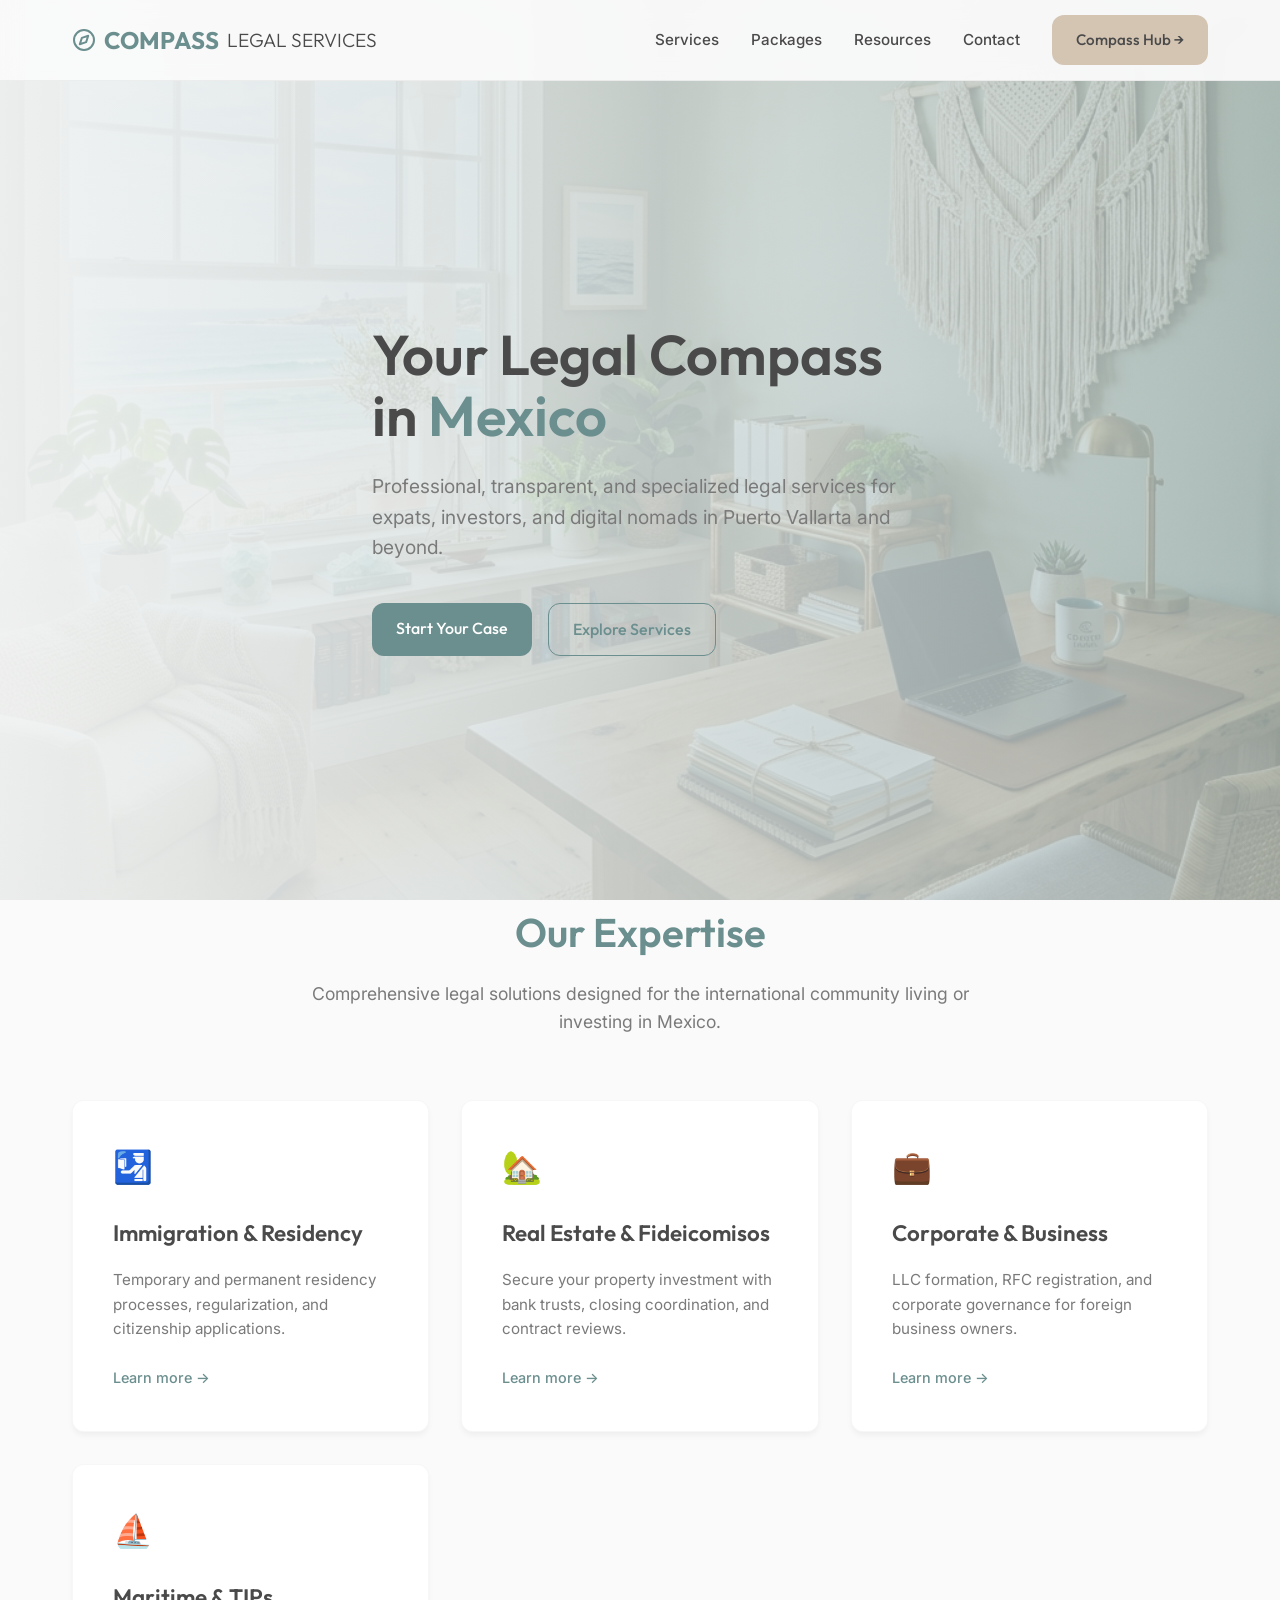
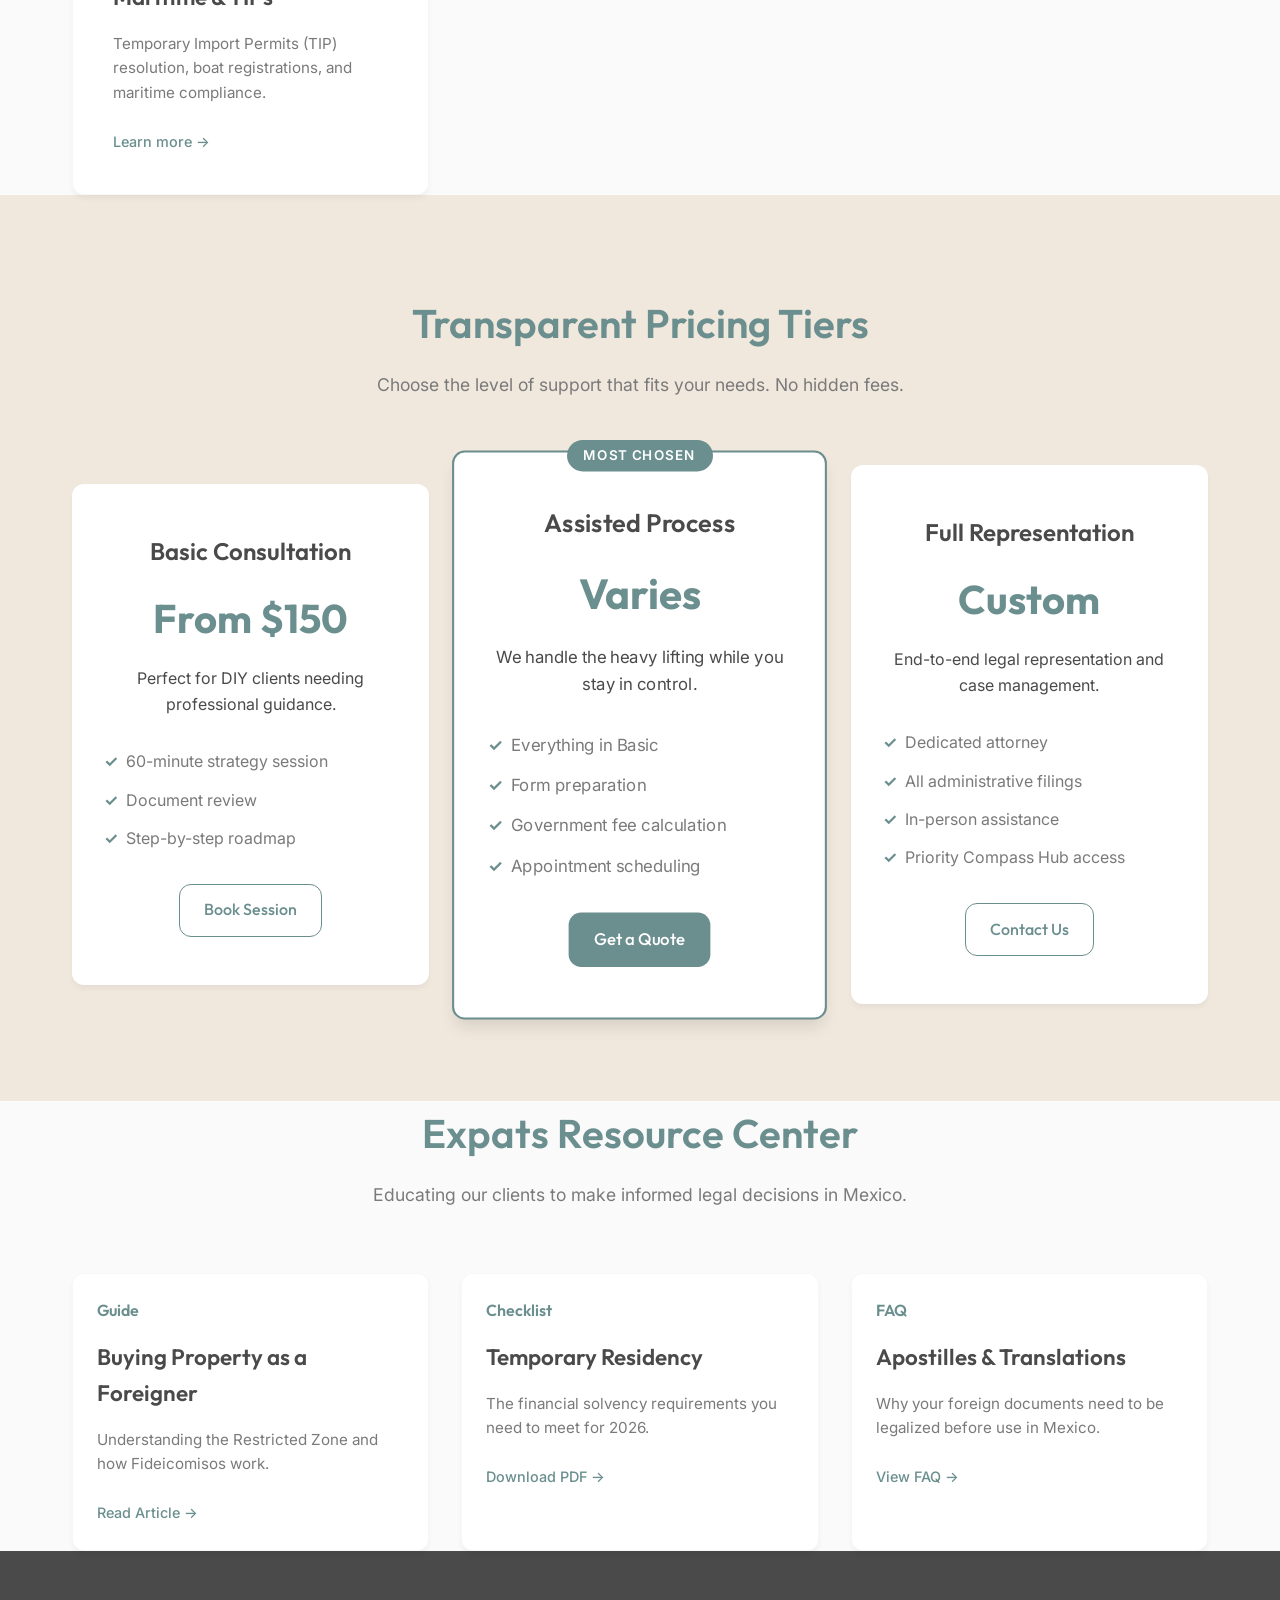
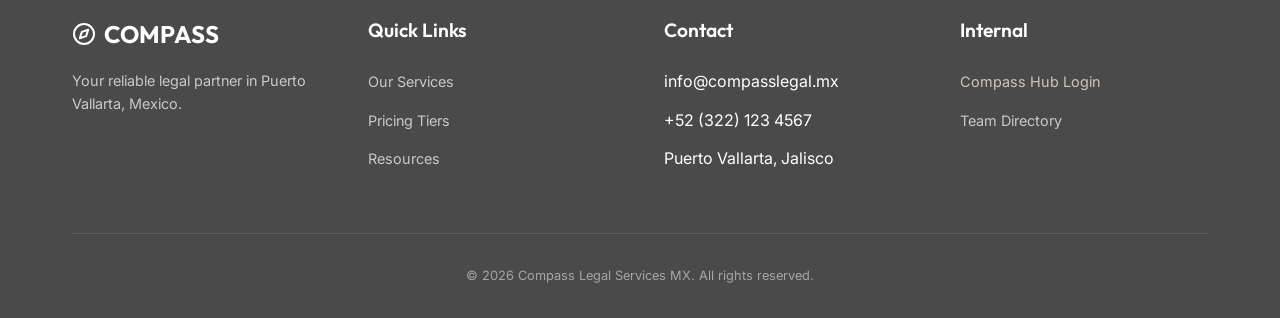
==== compass-legal/index.html @ ae3b5fa1 "Compass 1.0" ====
<!DOCTYPE html>
<html lang="en">
<head>
    <meta charset="UTF-8">
    <meta name="viewport" content="width=device-width, initial-scale=1.0">
    <title>Compass Legal Services MX</title>
    <link rel="stylesheet" href="css/styles.css">
</head>
<body>
    <!-- NAVIGATION -->
    <nav class="navbar">
        <div class="container nav-container">
            <div class="logo">
                <svg width="24" height="24" viewBox="0 0 24 24" fill="none" stroke="currentColor" stroke-width="2" stroke-linecap="round" stroke-linejoin="round">
                    <circle cx="12" cy="12" r="10"></circle>
                    <polygon points="16.24 7.76 14.12 14.12 7.76 16.24 9.88 9.88 16.24 7.76"></polygon>
                </svg>
                COMPASS <span>LEGAL SERVICES</span>
            </div>
            <div class="nav-links">
                <a href="#services">Services</a>
                <a href="#packages">Packages</a>
                <a href="#resources">Resources</a>
                <a href="#contact">Contact</a>
                <a href="login.html" class="btn btn-hub">Compass Hub &rarr;</a>
            </div>
        </div>
    </nav>

    <!-- HERO SECTION -->
    <header class="hero">
        <img src="img/hero.png" alt="Boho Chic Coastal Office" class="hero-bg">
        <div class="hero-overlay"></div>
        <div class="container hero-content">
            <h1>Your Legal Compass in <span>Mexico</span></h1>
            <p>Professional, transparent, and specialized legal services for expats, investors, and digital nomads in Puerto Vallarta and beyond.</p>
            <div class="hero-buttons">
                <a href="#contact" class="btn btn-primary">Start Your Case</a>
                <a href="#services" class="btn btn-outline">Explore Services</a>
            </div>
        </div>
    </header>

    <!-- SERVICES SECTION -->
    <section id="services" class="container">
        <div class="section-header">
            <h2>Our Expertise</h2>
            <p>Comprehensive legal solutions designed for the international community living or investing in Mexico.</p>
        </div>
        
        <div class="services-grid">
            <div class="service-card">
                <div class="service-icon">🛂</div>
                <h3>Immigration & Residency</h3>
                <p>Temporary and permanent residency processes, regularization, and citizenship applications.</p>
                <a href="#" class="service-link">Learn more &rarr;</a>
            </div>
            
            <div class="service-card">
                <div class="service-icon">🏡</div>
                <h3>Real Estate & Fideicomisos</h3>
                <p>Secure your property investment with bank trusts, closing coordination, and contract reviews.</p>
                <a href="#" class="service-link">Learn more &rarr;</a>
            </div>
            
            <div class="service-card">
                <div class="service-icon">💼</div>
                <h3>Corporate & Business</h3>
                <p>LLC formation, RFC registration, and corporate governance for foreign business owners.</p>
                <a href="#" class="service-link">Learn more &rarr;</a>
            </div>
            
            <div class="service-card">
                <div class="service-icon">⛵</div>
                <h3>Maritime & TIPs</h3>
                <p>Temporary Import Permits (TIP) resolution, boat registrations, and maritime compliance.</p>
                <a href="#" class="service-link">Learn more &rarr;</a>
            </div>
        </div>
    </section>

    <!-- PACKAGES SECTION -->
    <section id="packages" class="packages">
        <div class="container">
            <div class="section-header">
                <h2>Transparent Pricing Tiers</h2>
                <p>Choose the level of support that fits your needs. No hidden fees.</p>
            </div>
            
            <div class="packages-grid">
                <div class="package-card">
                    <h3>Basic Consultation</h3>
                    <div class="price">From $150</div>
                    <p>Perfect for DIY clients needing professional guidance.</p>
                    <ul class="package-features">
                        <li>60-minute strategy session</li>
                        <li>Document review</li>
                        <li>Step-by-step roadmap</li>
                    </ul>
                    <a href="#" class="btn btn-outline">Book Session</a>
                </div>
                
                <div class="package-card popular">
                    <div class="popular-badge">Most Chosen</div>
                    <h3>Assisted Process</h3>
                    <div class="price">Varies</div>
                    <p>We handle the heavy lifting while you stay in control.</p>
                    <ul class="package-features">
                        <li>Everything in Basic</li>
                        <li>Form preparation</li>
                        <li>Government fee calculation</li>
                        <li>Appointment scheduling</li>
                    </ul>
                    <a href="#" class="btn btn-primary">Get a Quote</a>
                </div>
                
                <div class="package-card">
                    <h3>Full Representation</h3>
                    <div class="price">Custom</div>
                    <p>End-to-end legal representation and case management.</p>
                    <ul class="package-features">
                        <li>Dedicated attorney</li>
                        <li>All administrative filings</li>
                        <li>In-person assistance</li>
                        <li>Priority Compass Hub access</li>
                    </ul>
                    <a href="#" class="btn btn-outline">Contact Us</a>
                </div>
            </div>
        </div>
    </section>

    <!-- EDUCATIONAL SECTION -->
    <section id="resources" class="container">
        <div class="section-header">
            <h2>Expats Resource Center</h2>
            <p>Educating our clients to make informed legal decisions in Mexico.</p>
        </div>
        
        <div class="services-grid">
            <div class="service-card" style="padding: 1.5rem;">
                <h4 style="color: var(--color-primary);">Guide</h4>
                <h3>Buying Property as a Foreigner</h3>
                <p>Understanding the Restricted Zone and how Fideicomisos work.</p>
                <a href="#" class="service-link">Read Article &rarr;</a>
            </div>
            <div class="service-card" style="padding: 1.5rem;">
                <h4 style="color: var(--color-primary);">Checklist</h4>
                <h3>Temporary Residency</h3>
                <p>The financial solvency requirements you need to meet for 2026.</p>
                <a href="#" class="service-link">Download PDF &rarr;</a>
            </div>
            <div class="service-card" style="padding: 1.5rem;">
                <h4 style="color: var(--color-primary);">FAQ</h4>
                <h3>Apostilles & Translations</h3>
                <p>Why your foreign documents need to be legalized before use in Mexico.</p>
                <a href="#" class="service-link">View FAQ &rarr;</a>
            </div>
        </div>
    </section>

    <!-- FOOTER -->
    <footer id="contact">
        <div class="container">
            <div class="footer-grid">
                <div class="footer-col">
                    <div class="logo" style="color: white; margin-bottom: 1rem;">
                        <svg width="24" height="24" viewBox="0 0 24 24" fill="none" stroke="currentColor" stroke-width="2" stroke-linecap="round" stroke-linejoin="round">
                            <circle cx="12" cy="12" r="10"></circle>
                            <polygon points="16.24 7.76 14.12 14.12 7.76 16.24 9.88 9.88 16.24 7.76"></polygon>
                        </svg>
                        COMPASS
                    </div>
                    <p>Your reliable legal partner in Puerto Vallarta, Mexico.</p>
                </div>
                
                <div class="footer-col">
                    <h4>Quick Links</h4>
                    <ul class="footer-links">
                        <li><a href="#services">Our Services</a></li>
                        <li><a href="#packages">Pricing Tiers</a></li>
                        <li><a href="#resources">Resources</a></li>
                    </ul>
                </div>
                
                <div class="footer-col">
                    <h4>Contact</h4>
                    <ul class="footer-links">
                        <li>info@compasslegal.mx</li>
                        <li>+52 (322) 123 4567</li>
                        <li>Puerto Vallarta, Jalisco</li>
                    </ul>
                </div>
                
                <div class="footer-col">
                    <h4>Internal</h4>
                    <ul class="footer-links">
                        <li><a href="login.html" style="color: var(--color-secondary);">Compass Hub Login</a></li>
                        <li><a href="#">Team Directory</a></li>
                    </ul>
                </div>
            </div>
            <div class="footer-bottom">
                &copy; 2026 Compass Legal Services MX. All rights reserved.
            </div>
        </div>
    </footer>
</body>
</html>
---- compass-legal/css/styles.css ----
@import url('https://fonts.googleapis.com/css2?family=Inter:wght@300;400;500;600&family=Outfit:wght@300;400;500;600;700&display=swap');

:root {
  /* Boho Chic Coastal Palette */
  --color-primary: #6B8E8E; /* Sage Green / Teal */
  --color-primary-dark: #517070;
  --color-secondary: #D4C5B3; /* Rattan / Sand */
  --color-secondary-light: #F0E8DD;
  --color-bg: #FAFAFA; /* Off-white */
  --color-text: #4A4A4A; /* Charcoal */
  --color-text-light: #7A7A7A;
  --color-white: #FFFFFF;
  
  --font-heading: 'Outfit', sans-serif;
  --font-body: 'Inter', sans-serif;
  
  --shadow-sm: 0 4px 6px -1px rgba(0, 0, 0, 0.05);
  --shadow-md: 0 10px 15px -3px rgba(0, 0, 0, 0.1);
  --radius: 12px;
  --transition: all 0.3s ease;
}

* {
  margin: 0;
  padding: 0;
  box-sizing: border-box;
}

body {
  font-family: var(--font-body);
  color: var(--color-text);
  background-color: var(--color-bg);
  line-height: 1.6;
  -webkit-font-smoothing: antialiased;
}

h1, h2, h3, h4, h5, h6 {
  font-family: var(--font-heading);
  color: var(--color-text);
  font-weight: 600;
  margin-bottom: 1rem;
}

a {
  text-decoration: none;
  color: inherit;
  transition: var(--transition);
}

.container {
  width: 100%;
  max-width: 1200px;
  margin: 0 auto;
  padding: 0 2rem;
}

/* ================= NAV ================= */
.navbar {
  background-color: rgba(250, 250, 250, 0.95);
  backdrop-filter: blur(10px);
  position: fixed;
  top: 0;
  left: 0;
  width: 100%;
  z-index: 1000;
  border-bottom: 1px solid rgba(0,0,0,0.05);
}

.nav-container {
  display: flex;
  justify-content: space-between;
  align-items: center;
  height: 80px;
}

.logo {
  font-family: var(--font-heading);
  font-size: 1.5rem;
  font-weight: 700;
  color: var(--color-primary);
  display: flex;
  align-items: center;
  gap: 0.5rem;
}

.logo span {
  color: var(--color-text);
  font-weight: 300;
  font-size: 1.2rem;
}

.nav-links {
  display: flex;
  gap: 2rem;
  align-items: center;
}

.nav-links a {
  font-size: 0.95rem;
  font-weight: 500;
  color: var(--color-text);
}

.nav-links a:hover {
  color: var(--color-primary);
}

.btn {
  display: inline-block;
  padding: 0.8rem 1.5rem;
  border-radius: var(--radius);
  font-weight: 500;
  font-family: var(--font-heading);
  cursor: pointer;
  transition: var(--transition);
  border: none;
}

.btn-primary {
  background-color: var(--color-primary);
  color: var(--color-white);
}

.btn-primary:hover {
  background-color: var(--color-primary-dark);
  transform: translateY(-2px);
  box-shadow: var(--shadow-md);
}

.btn-outline {
  background-color: transparent;
  border: 1px solid var(--color-primary);
  color: var(--color-primary);
}

.btn-outline:hover {
  background-color: var(--color-primary);
  color: var(--color-white);
}

.btn-hub {
  background-color: var(--color-secondary);
  color: var(--color-text);
}

.btn-hub:hover {
  background-color: #c4b39f;
}

/* ================= HERO ================= */
.hero {
  position: relative;
  height: 100vh;
  min-height: 600px;
  display: flex;
  align-items: center;
  padding-top: 80px;
  background-color: var(--color-primary);
  overflow: hidden;
}

.hero-bg {
  position: absolute;
  top: 0;
  left: 0;
  width: 100%;
  height: 100%;
  object-fit: cover;
  opacity: 0.4;
  z-index: 1;
}

.hero-overlay {
  position: absolute;
  top: 0;
  left: 0;
  width: 100%;
  height: 100%;
  background: linear-gradient(to right, rgba(250,250,250,0.9) 0%, rgba(250,250,250,0.4) 100%);
  z-index: 2;
}

.hero-content {
  position: relative;
  z-index: 3;
  max-width: 600px;
}

.hero h1 {
  font-size: 3.5rem;
  line-height: 1.1;
  margin-bottom: 1.5rem;
  color: var(--color-text);
}

.hero h1 span {
  color: var(--color-primary);
}

.hero p {
  font-size: 1.2rem;
  color: var(--color-text-light);
  margin-bottom: 2.5rem;
}

.hero-buttons {
  display: flex;
  gap: 1rem;
}

/* ================= SECTIONS ================= */
section {
  padding: 6rem 0;
}

.section-header {
  text-align: center;
  max-width: 700px;
  margin: 0 auto 4rem auto;
}

.section-header h2 {
  font-size: 2.5rem;
  color: var(--color-primary);
}

.section-header p {
  color: var(--color-text-light);
  font-size: 1.1rem;
}

/* ================= SERVICES ================= */
.services-grid {
  display: grid;
  grid-template-columns: repeat(auto-fit, minmax(280px, 1fr));
  gap: 2rem;
}

.service-card {
  background: var(--color-white);
  padding: 2.5rem;
  border-radius: var(--radius);
  box-shadow: var(--shadow-sm);
  transition: var(--transition);
  border: 1px solid rgba(0,0,0,0.03);
  position: relative;
  overflow: hidden;
}

.service-card::before {
  content: '';
  position: absolute;
  top: 0;
  left: 0;
  width: 100%;
  height: 4px;
  background-color: var(--color-secondary);
  transform: scaleX(0);
  transform-origin: left;
  transition: transform 0.4s ease;
}

.service-card:hover {
  transform: translateY(-5px);
  box-shadow: var(--shadow-md);
}

.service-card:hover::before {
  transform: scaleX(1);
}

.service-icon {
  font-size: 2rem;
  color: var(--color-primary);
  margin-bottom: 1.5rem;
}

.service-card h3 {
  font-size: 1.4rem;
  margin-bottom: 1rem;
}

.service-card p {
  color: var(--color-text-light);
  font-size: 0.95rem;
  margin-bottom: 1.5rem;
}

.service-link {
  color: var(--color-primary);
  font-weight: 500;
  font-size: 0.9rem;
  display: inline-flex;
  align-items: center;
  gap: 0.5rem;
}

.service-link:hover {
  gap: 0.8rem;
}

/* ================= PACKAGES ================= */
.packages {
  background-color: var(--color-secondary-light);
}

.packages-grid {
  display: grid;
  grid-template-columns: repeat(auto-fit, minmax(300px, 1fr));
  gap: 2rem;
  align-items: center;
}

.package-card {
  background: var(--color-white);
  padding: 3rem 2rem;
  border-radius: var(--radius);
  box-shadow: var(--shadow-sm);
  text-align: center;
  transition: var(--transition);
}

.package-card.popular {
  transform: scale(1.05);
  border: 2px solid var(--color-primary);
  position: relative;
  box-shadow: var(--shadow-md);
}

.popular-badge {
  position: absolute;
  top: -12px;
  left: 50%;
  transform: translateX(-50%);
  background-color: var(--color-primary);
  color: white;
  padding: 0.3rem 1rem;
  border-radius: 20px;
  font-size: 0.8rem;
  font-weight: 600;
  text-transform: uppercase;
  letter-spacing: 1px;
}

.package-card h3 {
  font-size: 1.5rem;
}

.package-card .price {
  font-size: 2.5rem;
  font-family: var(--font-heading);
  color: var(--color-primary);
  font-weight: 700;
  margin: 1rem 0;
}

.package-features {
  list-style: none;
  margin: 2rem 0;
  text-align: left;
}

.package-features li {
  margin-bottom: 0.8rem;
  display: flex;
  align-items: center;
  gap: 0.5rem;
  color: var(--color-text-light);
}

.package-features li::before {
  content: '✓';
  color: var(--color-primary);
  font-weight: bold;
}

/* ================= FOOTER ================= */
footer {
  background-color: var(--color-text);
  color: var(--color-white);
  padding: 4rem 0 2rem 0;
}

.footer-grid {
  display: grid;
  grid-template-columns: repeat(auto-fit, minmax(200px, 1fr));
  gap: 3rem;
  margin-bottom: 3rem;
}

.footer-col h4 {
  color: var(--color-white);
  font-size: 1.2rem;
  margin-bottom: 1.5rem;
}

.footer-col p {
  color: rgba(255,255,255,0.7);
  font-size: 0.9rem;
}

.footer-links {
  list-style: none;
}

.footer-links li {
  margin-bottom: 0.8rem;
}

.footer-links a {
  color: rgba(255,255,255,0.7);
  font-size: 0.9rem;
}

.footer-links a:hover {
  color: var(--color-secondary);
}

.footer-bottom {
  text-align: center;
  padding-top: 2rem;
  border-top: 1px solid rgba(255,255,255,0.1);
  color: rgba(255,255,255,0.5);
  font-size: 0.8rem;
}

@media (max-width: 768px) {
  .hero h1 { font-size: 2.5rem; }
  .package-card.popular { transform: scale(1); }
  .nav-links { display: none; } /* Simplified for MVP */
}
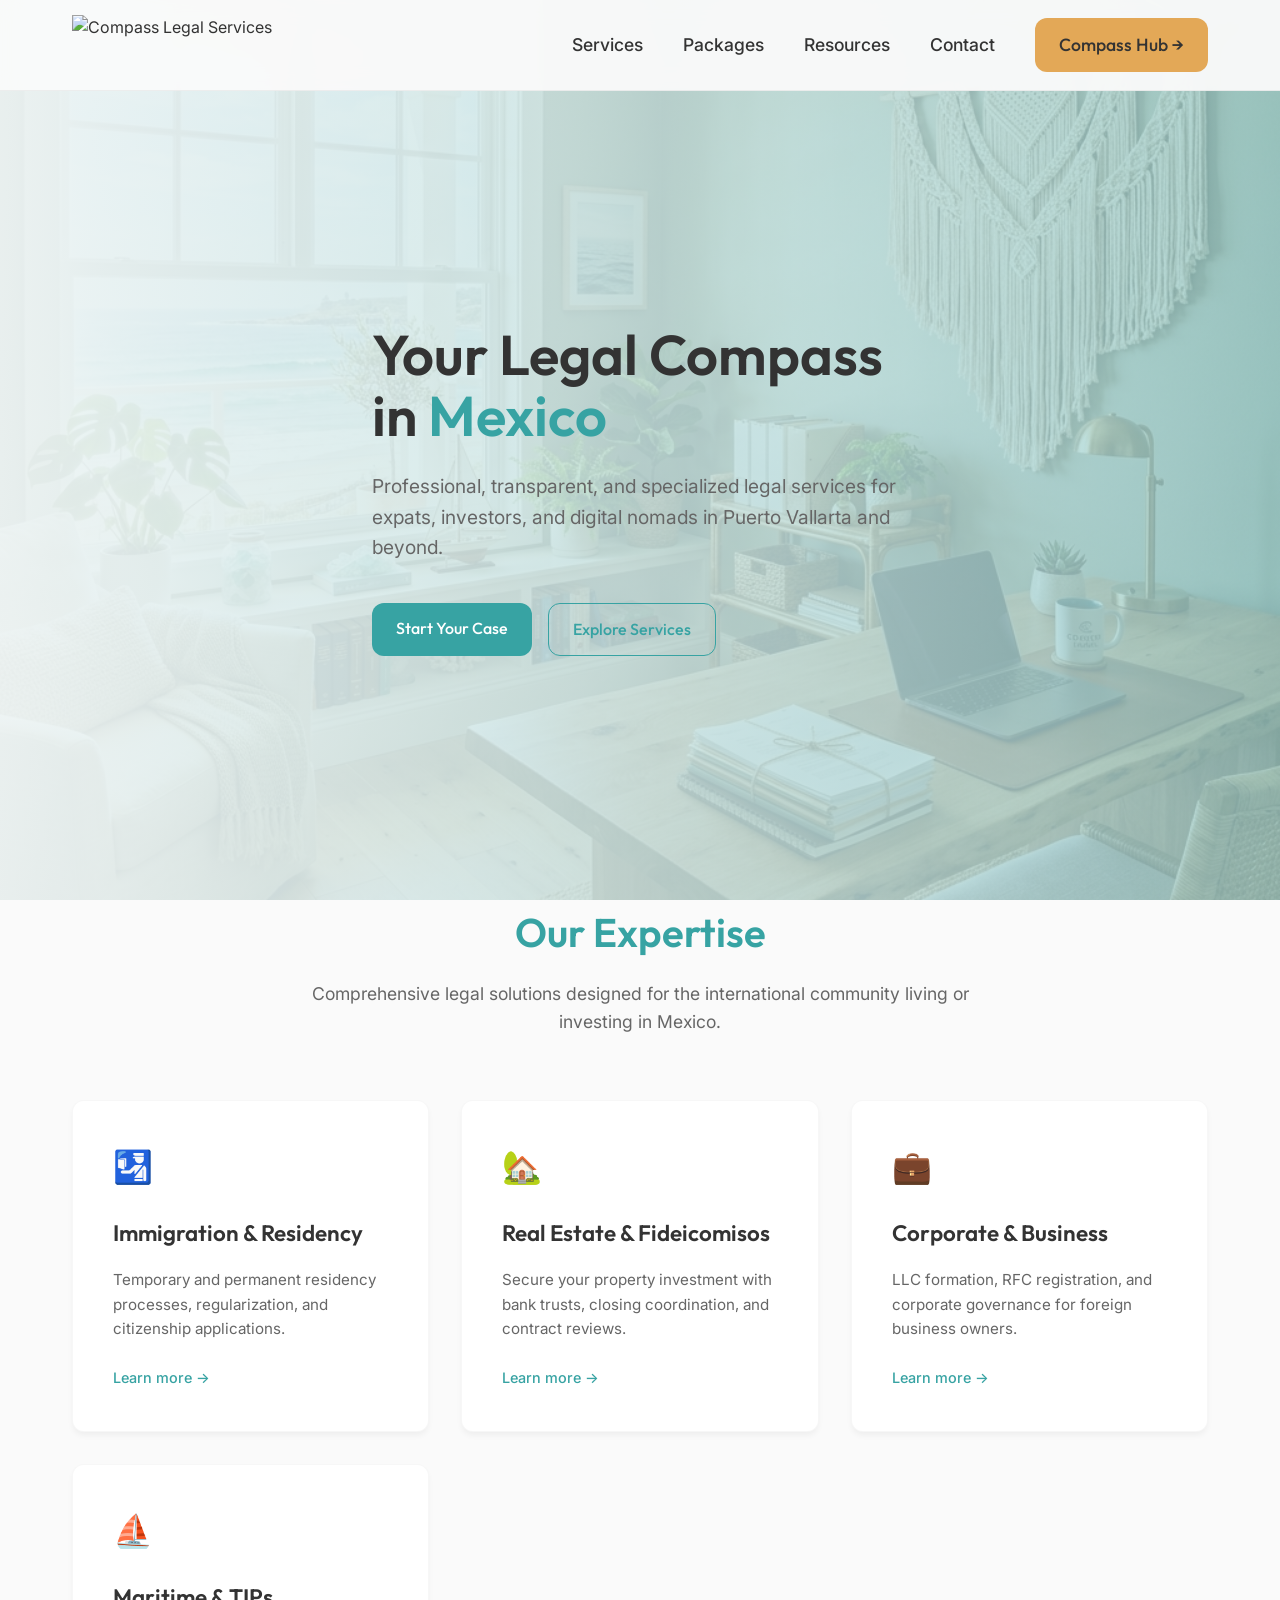
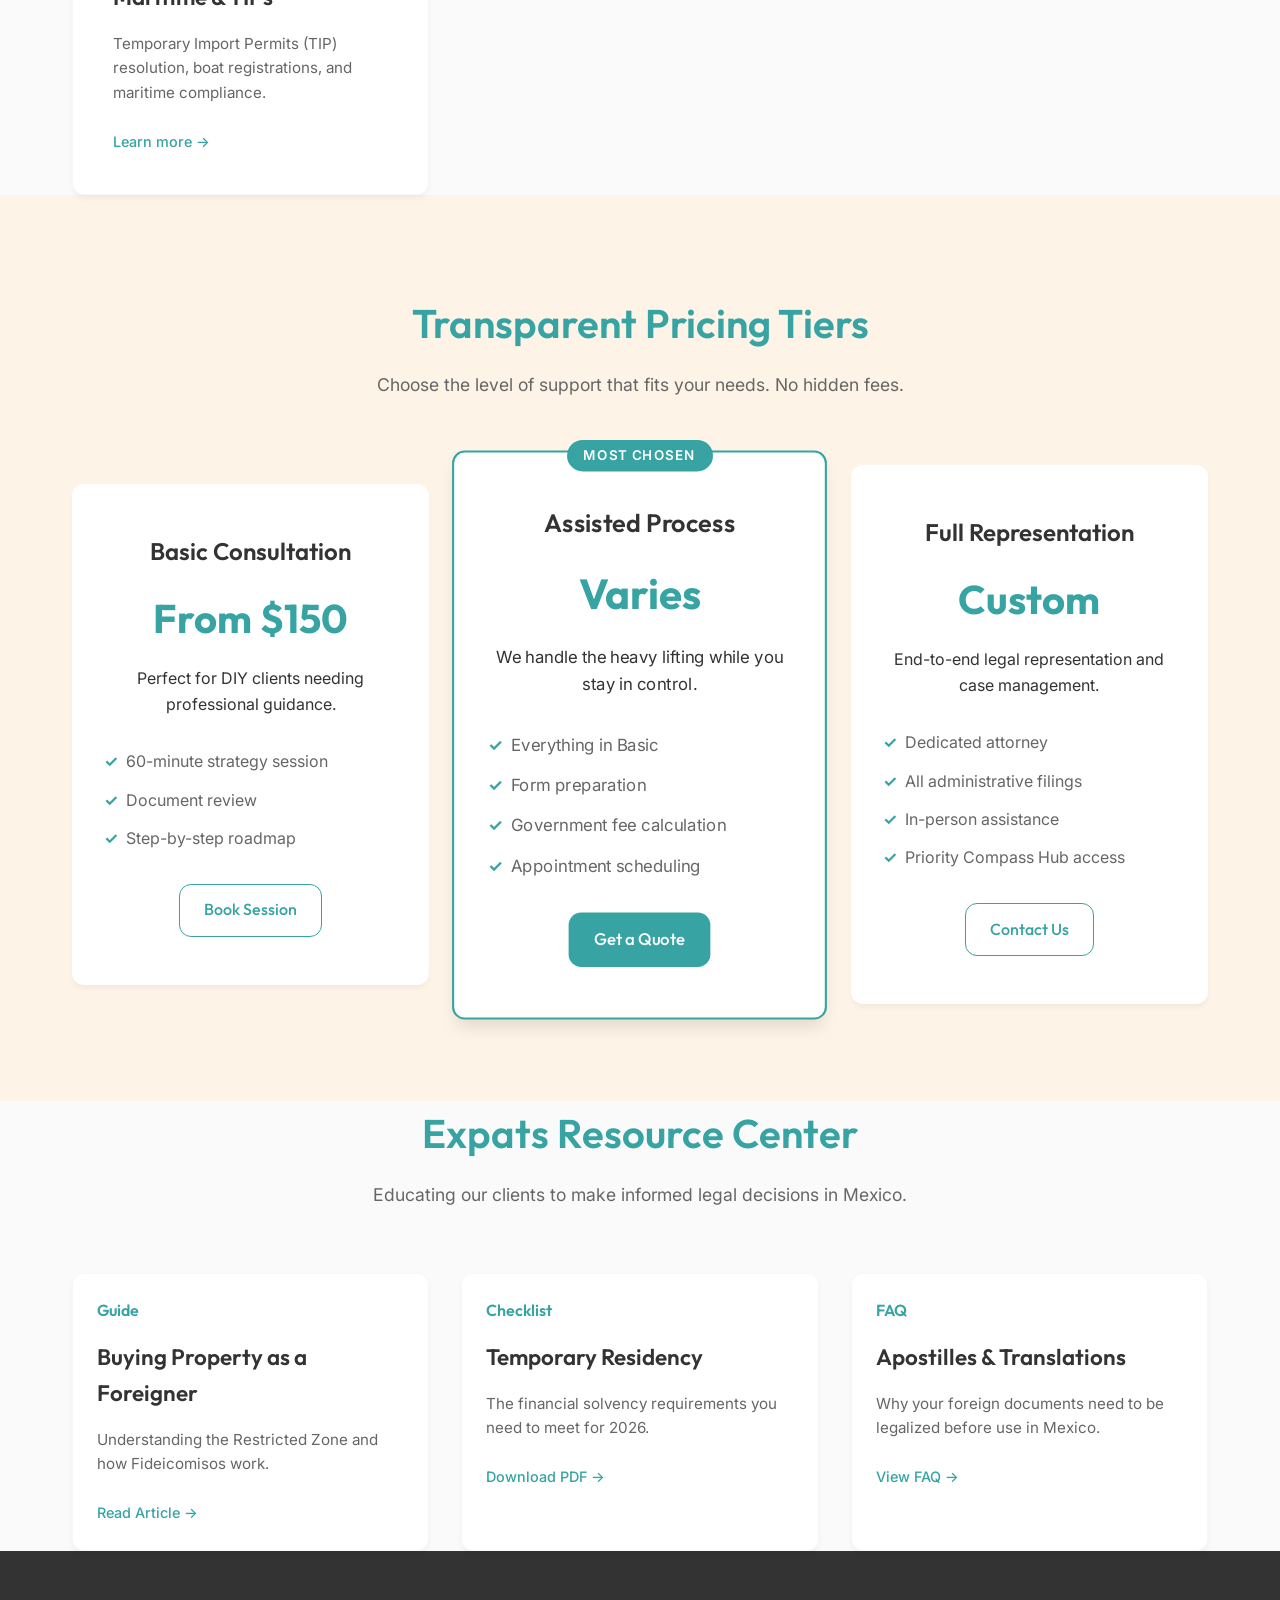
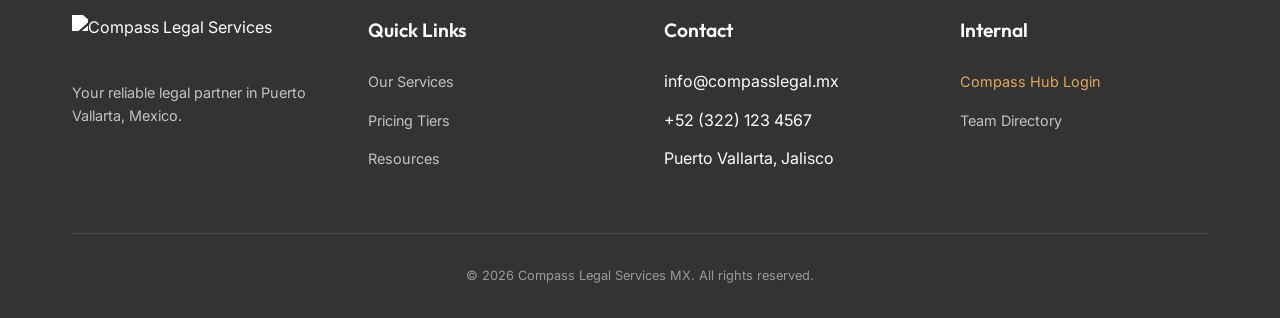
==== commit 51206561: "V2" ====
--- a/compass-legal/index.html
+++ b/compass-legal/index.html
@@ -10,13 +10,9 @@
     <!-- NAVIGATION -->
     <nav class="navbar">
         <div class="container nav-container">
-            <div class="logo">
-                <svg width="24" height="24" viewBox="0 0 24 24" fill="none" stroke="currentColor" stroke-width="2" stroke-linecap="round" stroke-linejoin="round">
-                    <circle cx="12" cy="12" r="10"></circle>
-                    <polygon points="16.24 7.76 14.12 14.12 7.76 16.24 9.88 9.88 16.24 7.76"></polygon>
-                </svg>
-                COMPASS <span>LEGAL SERVICES</span>
-            </div>
+            <a href="index.html" class="logo">
+                <img src="img/logo.png" alt="Compass Legal Services" class="nav-logo">
+            </a>
             <div class="nav-links">
                 <a href="#services">Services</a>
                 <a href="#packages">Packages</a>
@@ -164,13 +160,9 @@
         <div class="container">
             <div class="footer-grid">
                 <div class="footer-col">
-                    <div class="logo" style="color: white; margin-bottom: 1rem;">
-                        <svg width="24" height="24" viewBox="0 0 24 24" fill="none" stroke="currentColor" stroke-width="2" stroke-linecap="round" stroke-linejoin="round">
-                            <circle cx="12" cy="12" r="10"></circle>
-                            <polygon points="16.24 7.76 14.12 14.12 7.76 16.24 9.88 9.88 16.24 7.76"></polygon>
-                        </svg>
-                        COMPASS
-                    </div>
+                    <a href="index.html" class="logo" style="margin-bottom: 1rem;">
+                        <img src="img/logo.png" alt="Compass Legal Services" class="nav-logo" style="filter: brightness(0) invert(1); height: 50px;">
+                    </a>
                     <p>Your reliable legal partner in Puerto Vallarta, Mexico.</p>
                 </div>
                 
--- a/compass-legal/css/styles.css
+++ b/compass-legal/css/styles.css
@@ -1,14 +1,14 @@
 @import url('https://fonts.googleapis.com/css2?family=Inter:wght@300;400;500;600&family=Outfit:wght@300;400;500;600;700&display=swap');
 
 :root {
-  /* Boho Chic Coastal Palette */
-  --color-primary: #6B8E8E; /* Sage Green / Teal */
-  --color-primary-dark: #517070;
-  --color-secondary: #D4C5B3; /* Rattan / Sand */
-  --color-secondary-light: #F0E8DD;
+  /* Boho Chic Coastal Palette - VIVID */
+  --color-primary: #37A3A3; /* Vivid Teal/Sage */
+  --color-primary-dark: #2A7C7C;
+  --color-secondary: #E3A857; /* Warm Rattan/Gold */
+  --color-secondary-light: #FDF3E6;
   --color-bg: #FAFAFA; /* Off-white */
-  --color-text: #4A4A4A; /* Charcoal */
-  --color-text-light: #7A7A7A;
+  --color-text: #333333; /* Darker Charcoal for better contrast */
+  --color-text-light: #666666;
   --color-white: #FFFFFF;
   
   --font-heading: 'Outfit', sans-serif;
@@ -70,33 +70,27 @@
   display: flex;
   justify-content: space-between;
   align-items: center;
-  height: 80px;
+  height: 90px;
 }
 
 .logo {
-  font-family: var(--font-heading);
-  font-size: 1.5rem;
-  font-weight: 700;
-  color: var(--color-primary);
-  display: flex;
-  align-items: center;
-  gap: 0.5rem;
-}
-
-.logo span {
-  color: var(--color-text);
-  font-weight: 300;
-  font-size: 1.2rem;
+  display: flex;
+  align-items: center;
+}
+
+.nav-logo {
+  height: 60px;
+  width: auto;
 }
 
 .nav-links {
   display: flex;
-  gap: 2rem;
+  gap: 2.5rem;
   align-items: center;
 }
 
 .nav-links a {
-  font-size: 0.95rem;
+  font-size: 1.1rem;
   font-weight: 500;
   color: var(--color-text);
 }
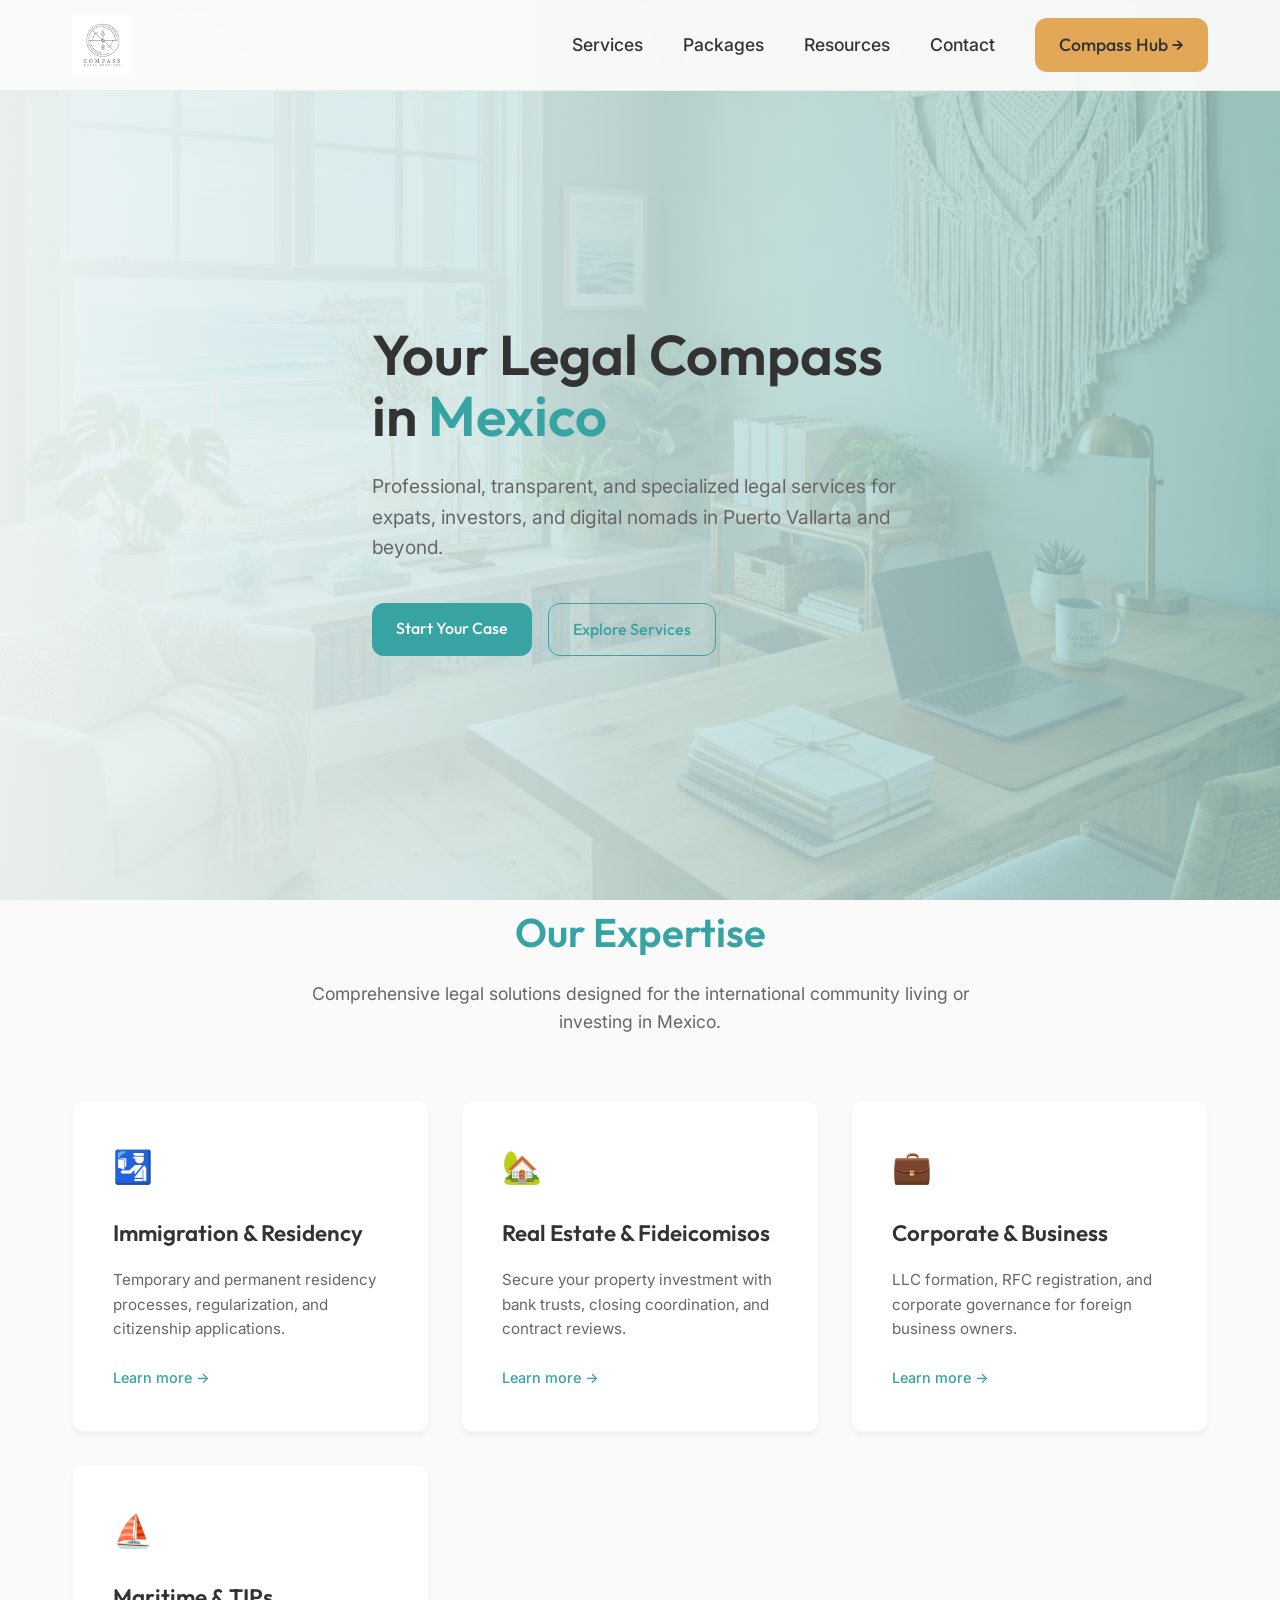
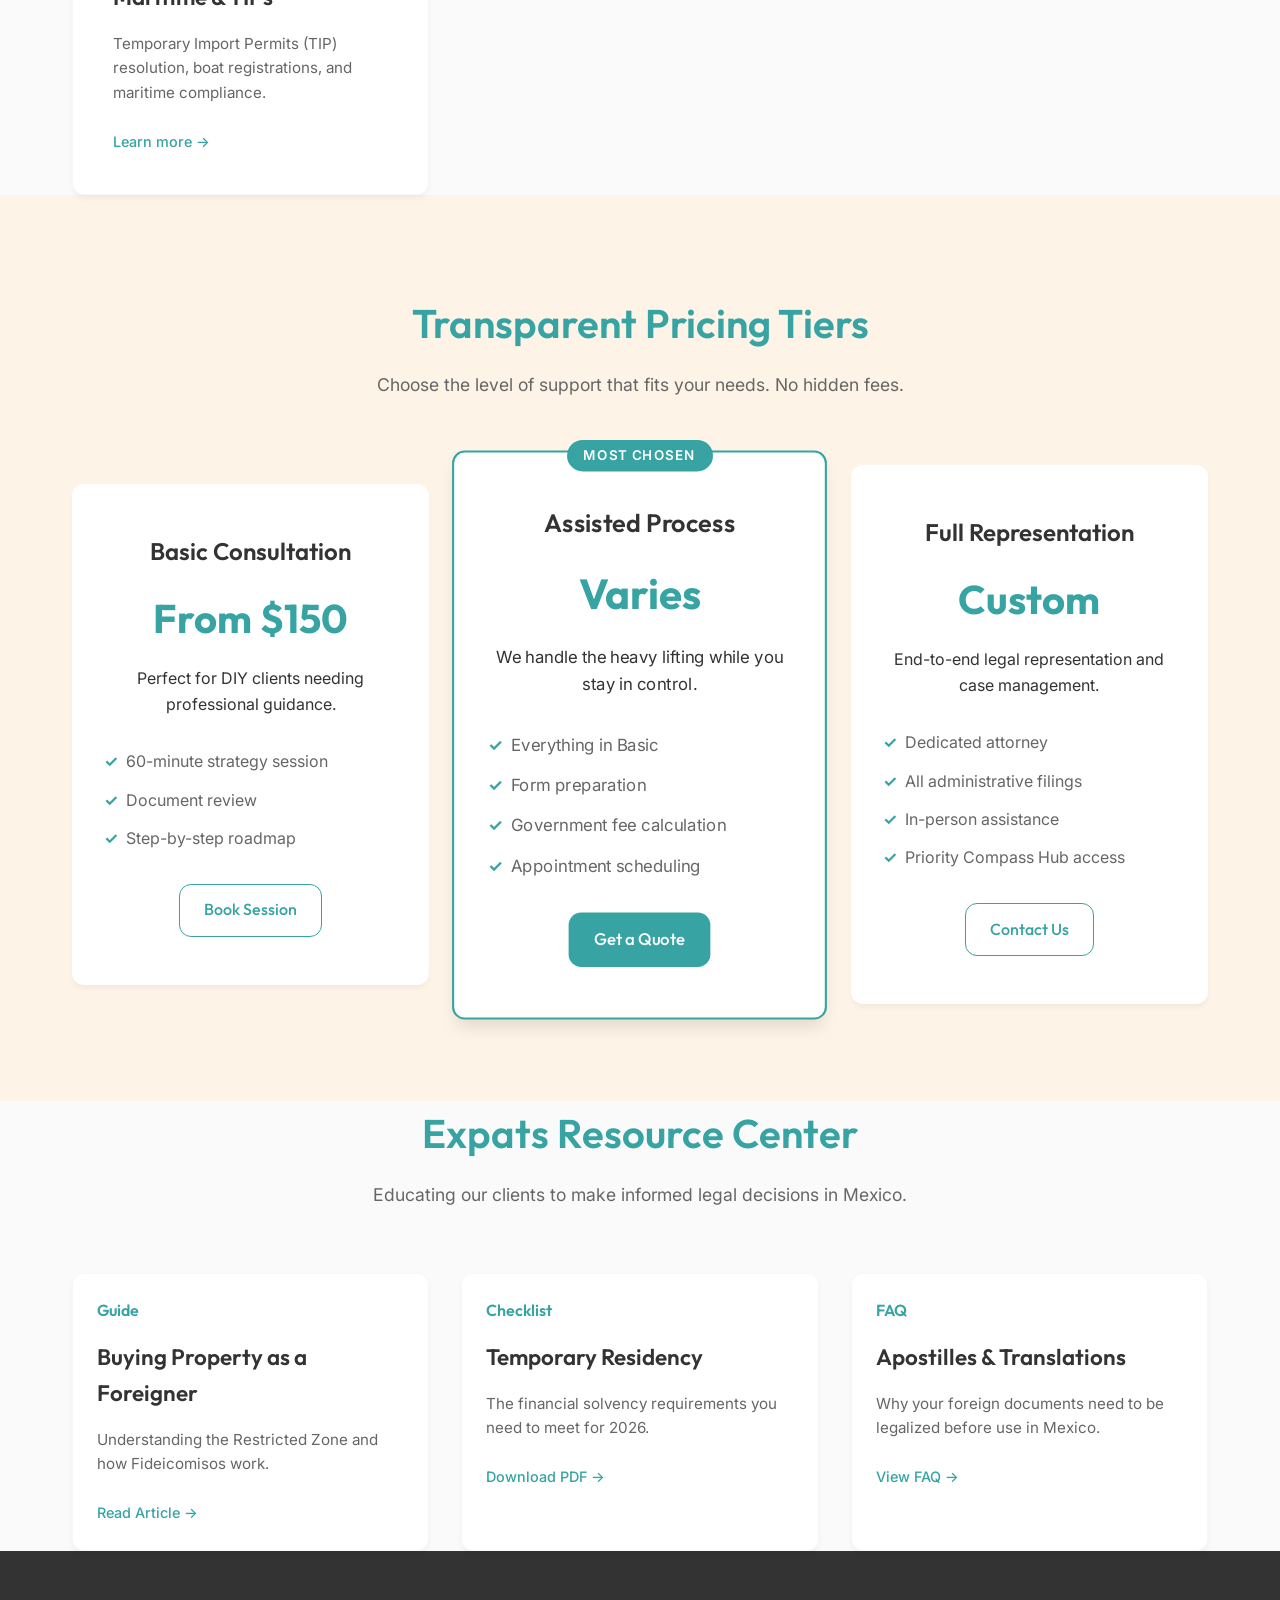
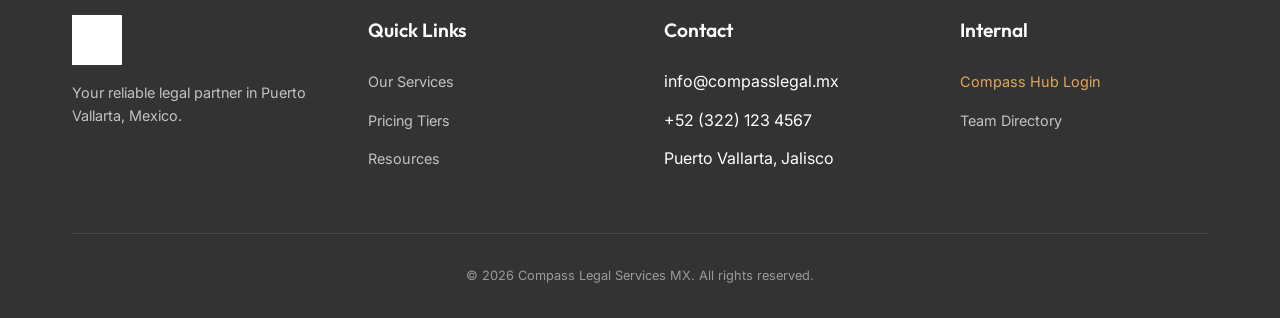
==== commit 2c0ce13a: "Listo" ====
--- a/compass-legal/index.html
+++ b/compass-legal/index.html
@@ -11,7 +11,7 @@
     <nav class="navbar">
         <div class="container nav-container">
             <a href="index.html" class="logo">
-                <img src="img/logo.png" alt="Compass Legal Services" class="nav-logo">
+                <img src="img/logo.jpg" alt="Compass Legal Services" class="nav-logo">
             </a>
             <div class="nav-links">
                 <a href="#services">Services</a>
@@ -161,7 +161,7 @@
             <div class="footer-grid">
                 <div class="footer-col">
                     <a href="index.html" class="logo" style="margin-bottom: 1rem;">
-                        <img src="img/logo.png" alt="Compass Legal Services" class="nav-logo" style="filter: brightness(0) invert(1); height: 50px;">
+                        <img src="img/logo.jpg" alt="Compass Legal Services" class="nav-logo" style="filter: brightness(0) invert(1); height: 50px;">
                     </a>
                     <p>Your reliable legal partner in Puerto Vallarta, Mexico.</p>
                 </div>
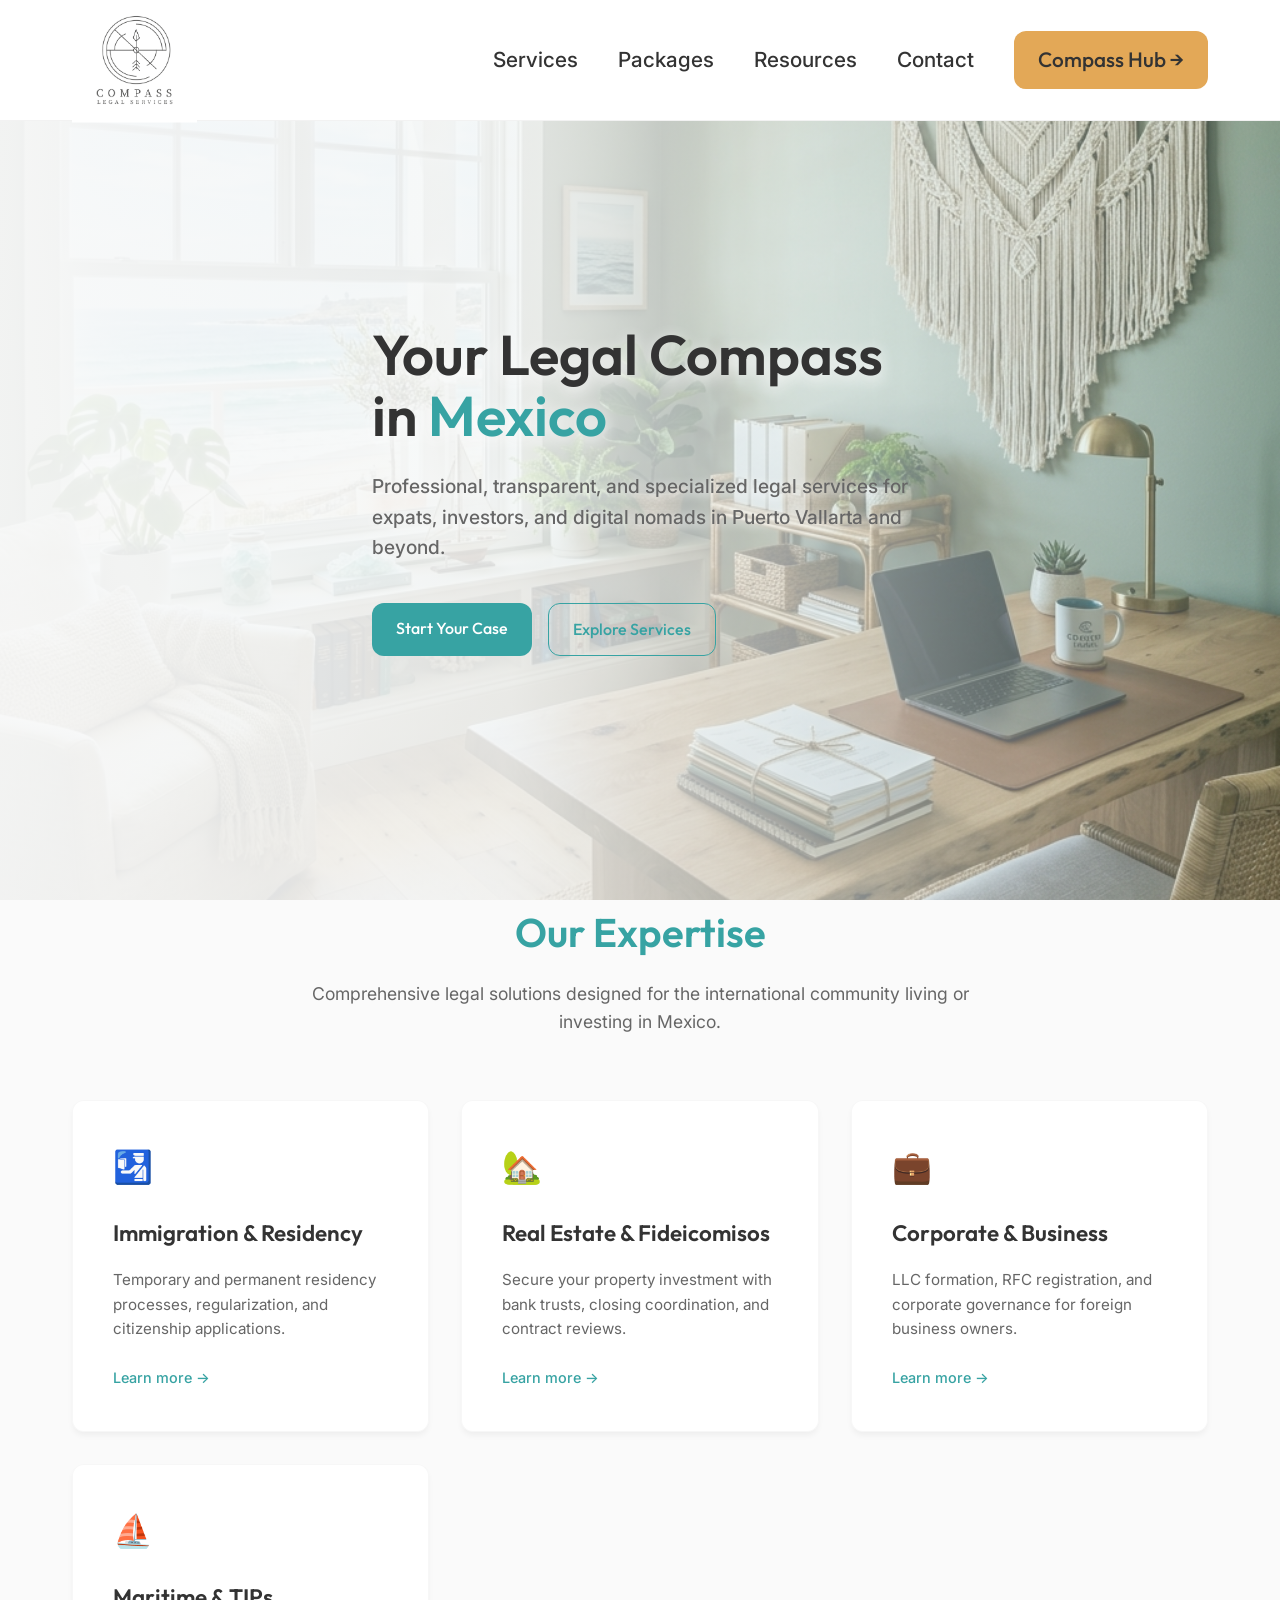
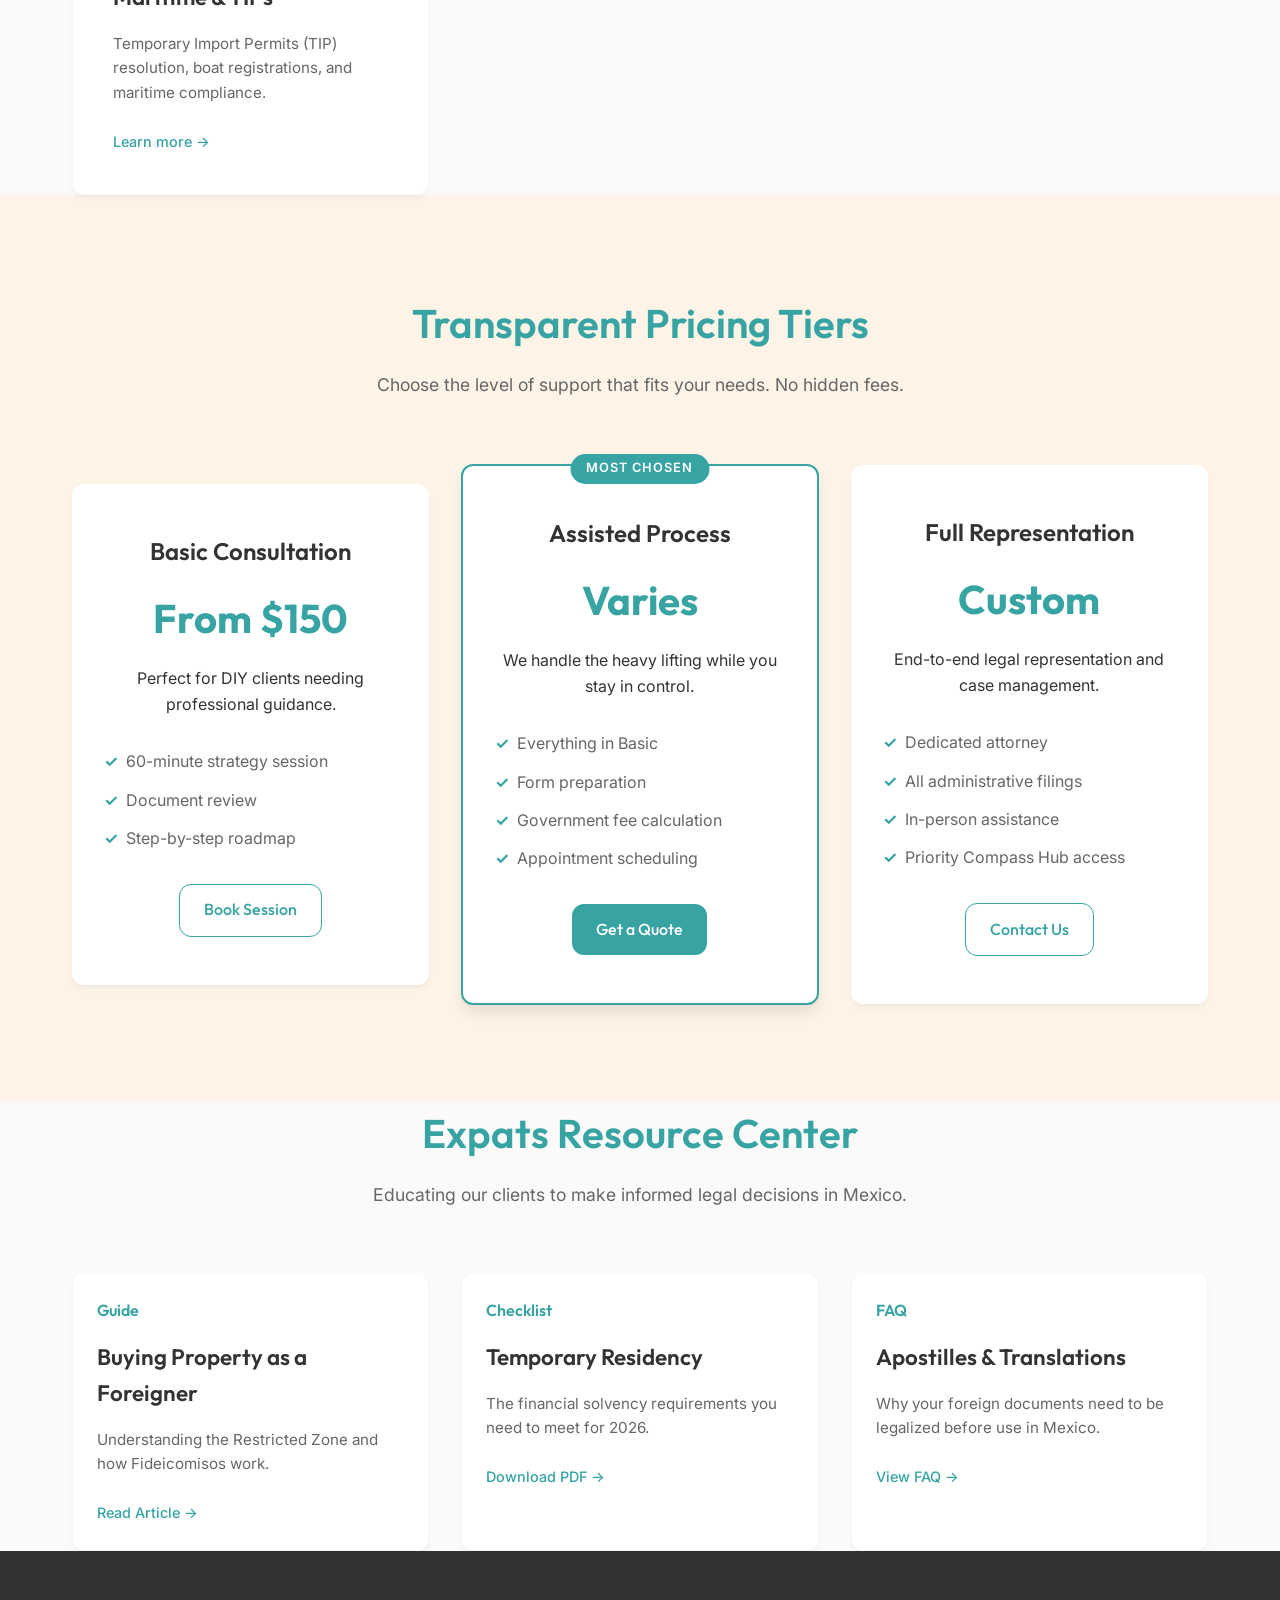
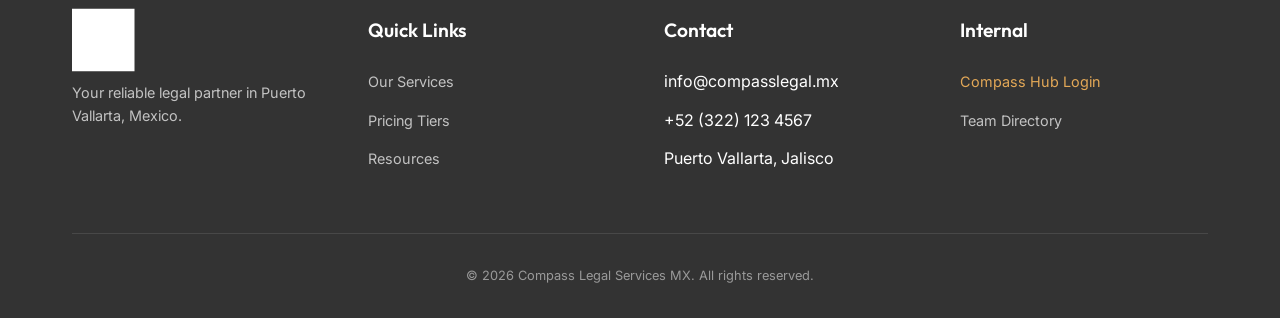
==== commit d10baf85: "V4" ====
--- a/compass-legal/index.html
+++ b/compass-legal/index.html
@@ -4,6 +4,7 @@
     <meta charset="UTF-8">
     <meta name="viewport" content="width=device-width, initial-scale=1.0">
     <title>Compass Legal Services MX</title>
+    <link href="https://unpkg.com/aos@2.3.1/dist/aos.css" rel="stylesheet">
     <link rel="stylesheet" href="css/styles.css">
 </head>
 <body>
@@ -27,7 +28,7 @@
     <header class="hero">
         <img src="img/hero.png" alt="Boho Chic Coastal Office" class="hero-bg">
         <div class="hero-overlay"></div>
-        <div class="container hero-content">
+        <div class="container hero-content" data-aos="fade-up" data-aos-duration="1000">
             <h1>Your Legal Compass in <span>Mexico</span></h1>
             <p>Professional, transparent, and specialized legal services for expats, investors, and digital nomads in Puerto Vallarta and beyond.</p>
             <div class="hero-buttons">
@@ -39,34 +40,34 @@
 
     <!-- SERVICES SECTION -->
     <section id="services" class="container">
-        <div class="section-header">
+        <div class="section-header" data-aos="fade-up">
             <h2>Our Expertise</h2>
             <p>Comprehensive legal solutions designed for the international community living or investing in Mexico.</p>
         </div>
         
         <div class="services-grid">
-            <div class="service-card">
+            <div class="service-card" data-aos="fade-up" data-aos-delay="100">
                 <div class="service-icon">🛂</div>
                 <h3>Immigration & Residency</h3>
                 <p>Temporary and permanent residency processes, regularization, and citizenship applications.</p>
                 <a href="#" class="service-link">Learn more &rarr;</a>
             </div>
             
-            <div class="service-card">
+            <div class="service-card" data-aos="fade-up" data-aos-delay="200">
                 <div class="service-icon">🏡</div>
                 <h3>Real Estate & Fideicomisos</h3>
                 <p>Secure your property investment with bank trusts, closing coordination, and contract reviews.</p>
                 <a href="#" class="service-link">Learn more &rarr;</a>
             </div>
             
-            <div class="service-card">
+            <div class="service-card" data-aos="fade-up" data-aos-delay="300">
                 <div class="service-icon">💼</div>
                 <h3>Corporate & Business</h3>
                 <p>LLC formation, RFC registration, and corporate governance for foreign business owners.</p>
                 <a href="#" class="service-link">Learn more &rarr;</a>
             </div>
             
-            <div class="service-card">
+            <div class="service-card" data-aos="fade-up" data-aos-delay="400">
                 <div class="service-icon">⛵</div>
                 <h3>Maritime & TIPs</h3>
                 <p>Temporary Import Permits (TIP) resolution, boat registrations, and maritime compliance.</p>
@@ -78,13 +79,13 @@
     <!-- PACKAGES SECTION -->
     <section id="packages" class="packages">
         <div class="container">
-            <div class="section-header">
+            <div class="section-header" data-aos="fade-up">
                 <h2>Transparent Pricing Tiers</h2>
                 <p>Choose the level of support that fits your needs. No hidden fees.</p>
             </div>
             
             <div class="packages-grid">
-                <div class="package-card">
+                <div class="package-card" data-aos="fade-up" data-aos-delay="100">
                     <h3>Basic Consultation</h3>
                     <div class="price">From $150</div>
                     <p>Perfect for DIY clients needing professional guidance.</p>
@@ -96,7 +97,7 @@
                     <a href="#" class="btn btn-outline">Book Session</a>
                 </div>
                 
-                <div class="package-card popular">
+                <div class="package-card popular" data-aos="fade-up" data-aos-delay="200">
                     <div class="popular-badge">Most Chosen</div>
                     <h3>Assisted Process</h3>
                     <div class="price">Varies</div>
@@ -110,7 +111,7 @@
                     <a href="#" class="btn btn-primary">Get a Quote</a>
                 </div>
                 
-                <div class="package-card">
+                <div class="package-card" data-aos="fade-up" data-aos-delay="300">
                     <h3>Full Representation</h3>
                     <div class="price">Custom</div>
                     <p>End-to-end legal representation and case management.</p>
@@ -128,25 +129,25 @@
 
     <!-- EDUCATIONAL SECTION -->
     <section id="resources" class="container">
-        <div class="section-header">
+        <div class="section-header" data-aos="fade-up">
             <h2>Expats Resource Center</h2>
             <p>Educating our clients to make informed legal decisions in Mexico.</p>
         </div>
         
         <div class="services-grid">
-            <div class="service-card" style="padding: 1.5rem;">
+            <div class="service-card" style="padding: 1.5rem;" data-aos="fade-up" data-aos-delay="100">
                 <h4 style="color: var(--color-primary);">Guide</h4>
                 <h3>Buying Property as a Foreigner</h3>
                 <p>Understanding the Restricted Zone and how Fideicomisos work.</p>
                 <a href="#" class="service-link">Read Article &rarr;</a>
             </div>
-            <div class="service-card" style="padding: 1.5rem;">
+            <div class="service-card" style="padding: 1.5rem;" data-aos="fade-up" data-aos-delay="200">
                 <h4 style="color: var(--color-primary);">Checklist</h4>
                 <h3>Temporary Residency</h3>
                 <p>The financial solvency requirements you need to meet for 2026.</p>
                 <a href="#" class="service-link">Download PDF &rarr;</a>
             </div>
-            <div class="service-card" style="padding: 1.5rem;">
+            <div class="service-card" style="padding: 1.5rem;" data-aos="fade-up" data-aos-delay="300">
                 <h4 style="color: var(--color-primary);">FAQ</h4>
                 <h3>Apostilles & Translations</h3>
                 <p>Why your foreign documents need to be legalized before use in Mexico.</p>
@@ -197,5 +198,15 @@
             </div>
         </div>
     </footer>
+
+    <!-- Scripts for Animations -->
+    <script src="https://unpkg.com/aos@2.3.1/dist/aos.js"></script>
+    <script>
+        AOS.init({
+            duration: 800,
+            once: true,
+            offset: 100
+        });
+    </script>
 </body>
 </html>
--- a/compass-legal/css/styles.css
+++ b/compass-legal/css/styles.css
@@ -56,8 +56,7 @@
 
 /* ================= NAV ================= */
 .navbar {
-  background-color: rgba(250, 250, 250, 0.95);
-  backdrop-filter: blur(10px);
+  background-color: #FFFFFF;
   position: fixed;
   top: 0;
   left: 0;
@@ -70,7 +69,7 @@
   display: flex;
   justify-content: space-between;
   align-items: center;
-  height: 90px;
+  height: 120px;
 }
 
 .logo {
@@ -79,8 +78,10 @@
 }
 
 .nav-logo {
-  height: 60px;
+  height: 100px;
   width: auto;
+  transform: scale(1.25);
+  transform-origin: left center;
 }
 
 .nav-links {
@@ -90,9 +91,14 @@
 }
 
 .nav-links a {
-  font-size: 1.1rem;
+  font-size: 1.3rem;
   font-weight: 500;
   color: var(--color-text);
+  transition: color 0.3s ease;
+}
+
+.nav-links a:hover {
+  color: var(--color-primary);
 }
 
 .nav-links a:hover {
@@ -160,7 +166,7 @@
   width: 100%;
   height: 100%;
   object-fit: cover;
-  opacity: 0.4;
+  opacity: 0.85;
   z-index: 1;
 }
 
@@ -170,7 +176,7 @@
   left: 0;
   width: 100%;
   height: 100%;
-  background: linear-gradient(to right, rgba(250,250,250,0.9) 0%, rgba(250,250,250,0.4) 100%);
+  background: linear-gradient(to right, rgba(250,250,250,0.95) 0%, rgba(250,250,250,0.85) 40%, rgba(250,250,250,0.1) 100%);
   z-index: 2;
 }
 
@@ -185,6 +191,7 @@
   line-height: 1.1;
   margin-bottom: 1.5rem;
   color: var(--color-text);
+  text-shadow: 0 4px 15px rgba(250,250,250,1);
 }
 
 .hero h1 span {
@@ -195,6 +202,8 @@
   font-size: 1.2rem;
   color: var(--color-text-light);
   margin-bottom: 2.5rem;
+  font-weight: 500;
+  text-shadow: 0 2px 10px rgba(250,250,250,1);
 }
 
 .hero-buttons {
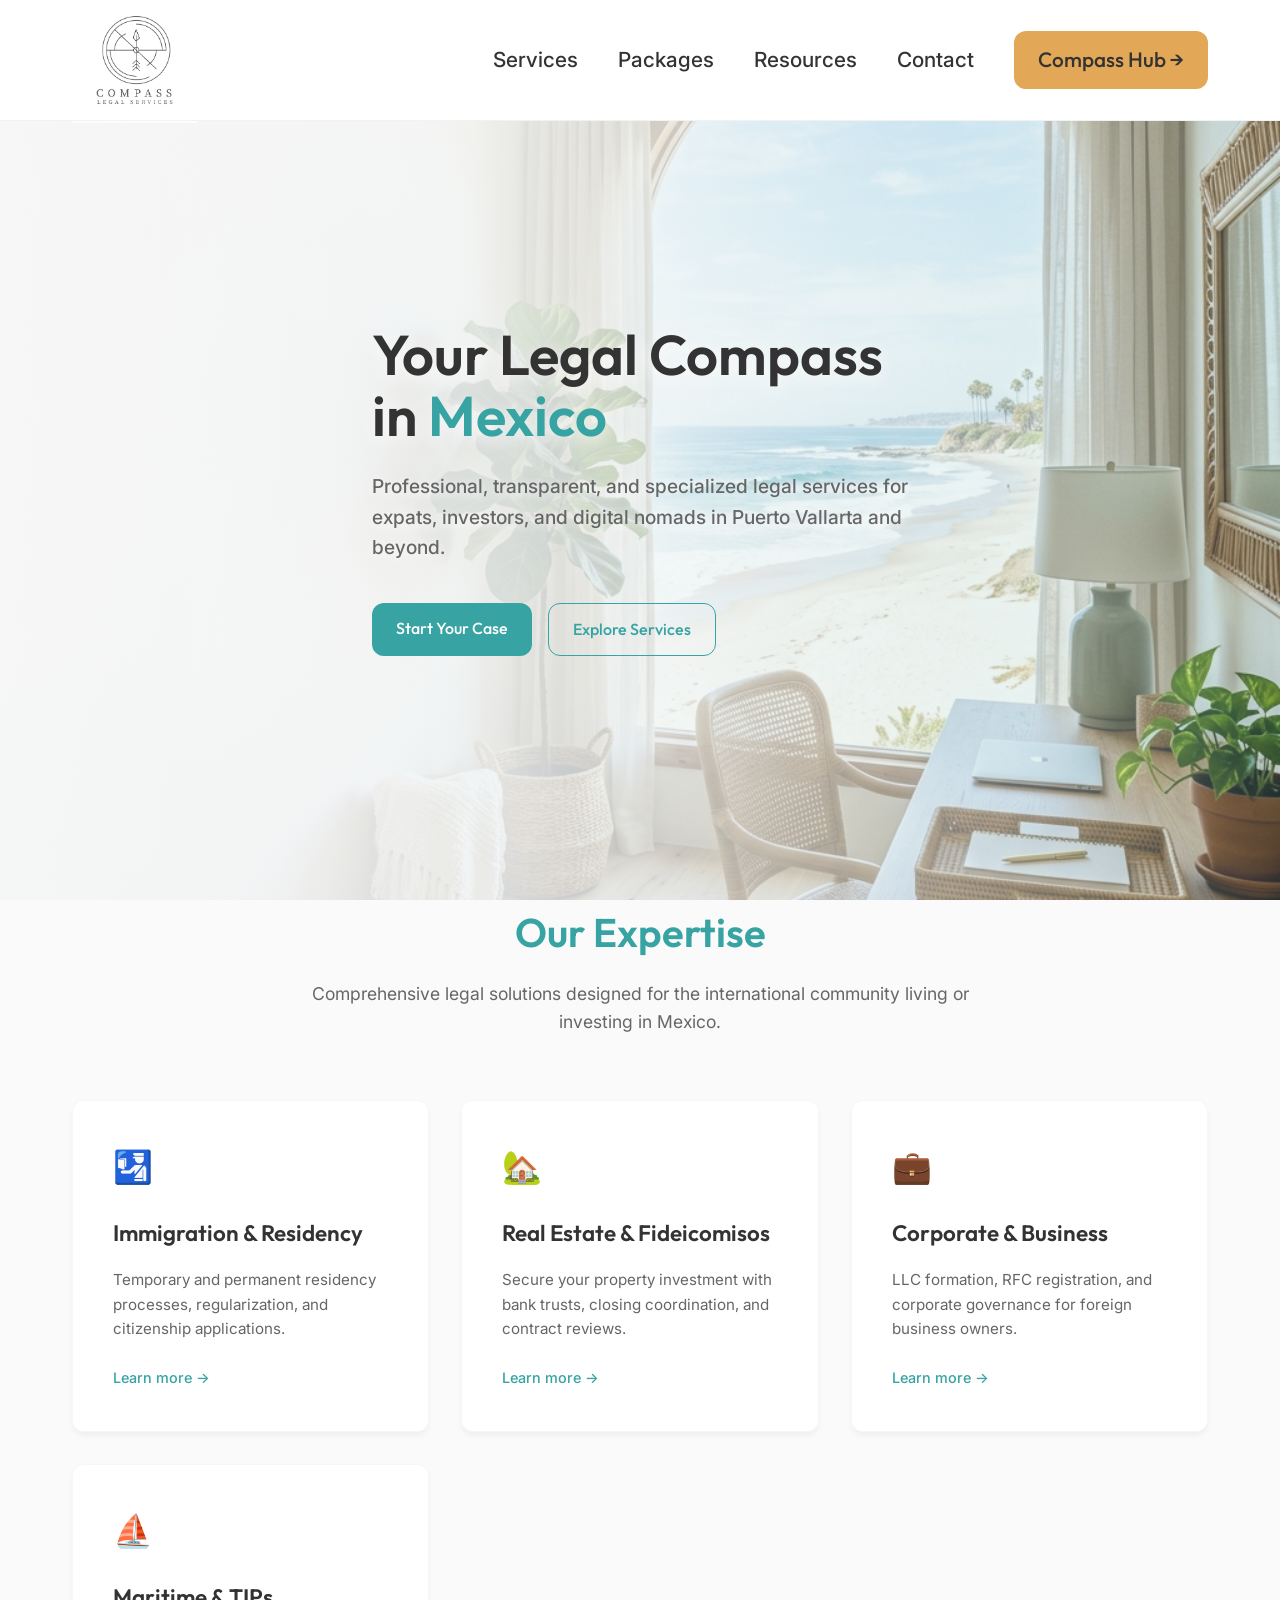
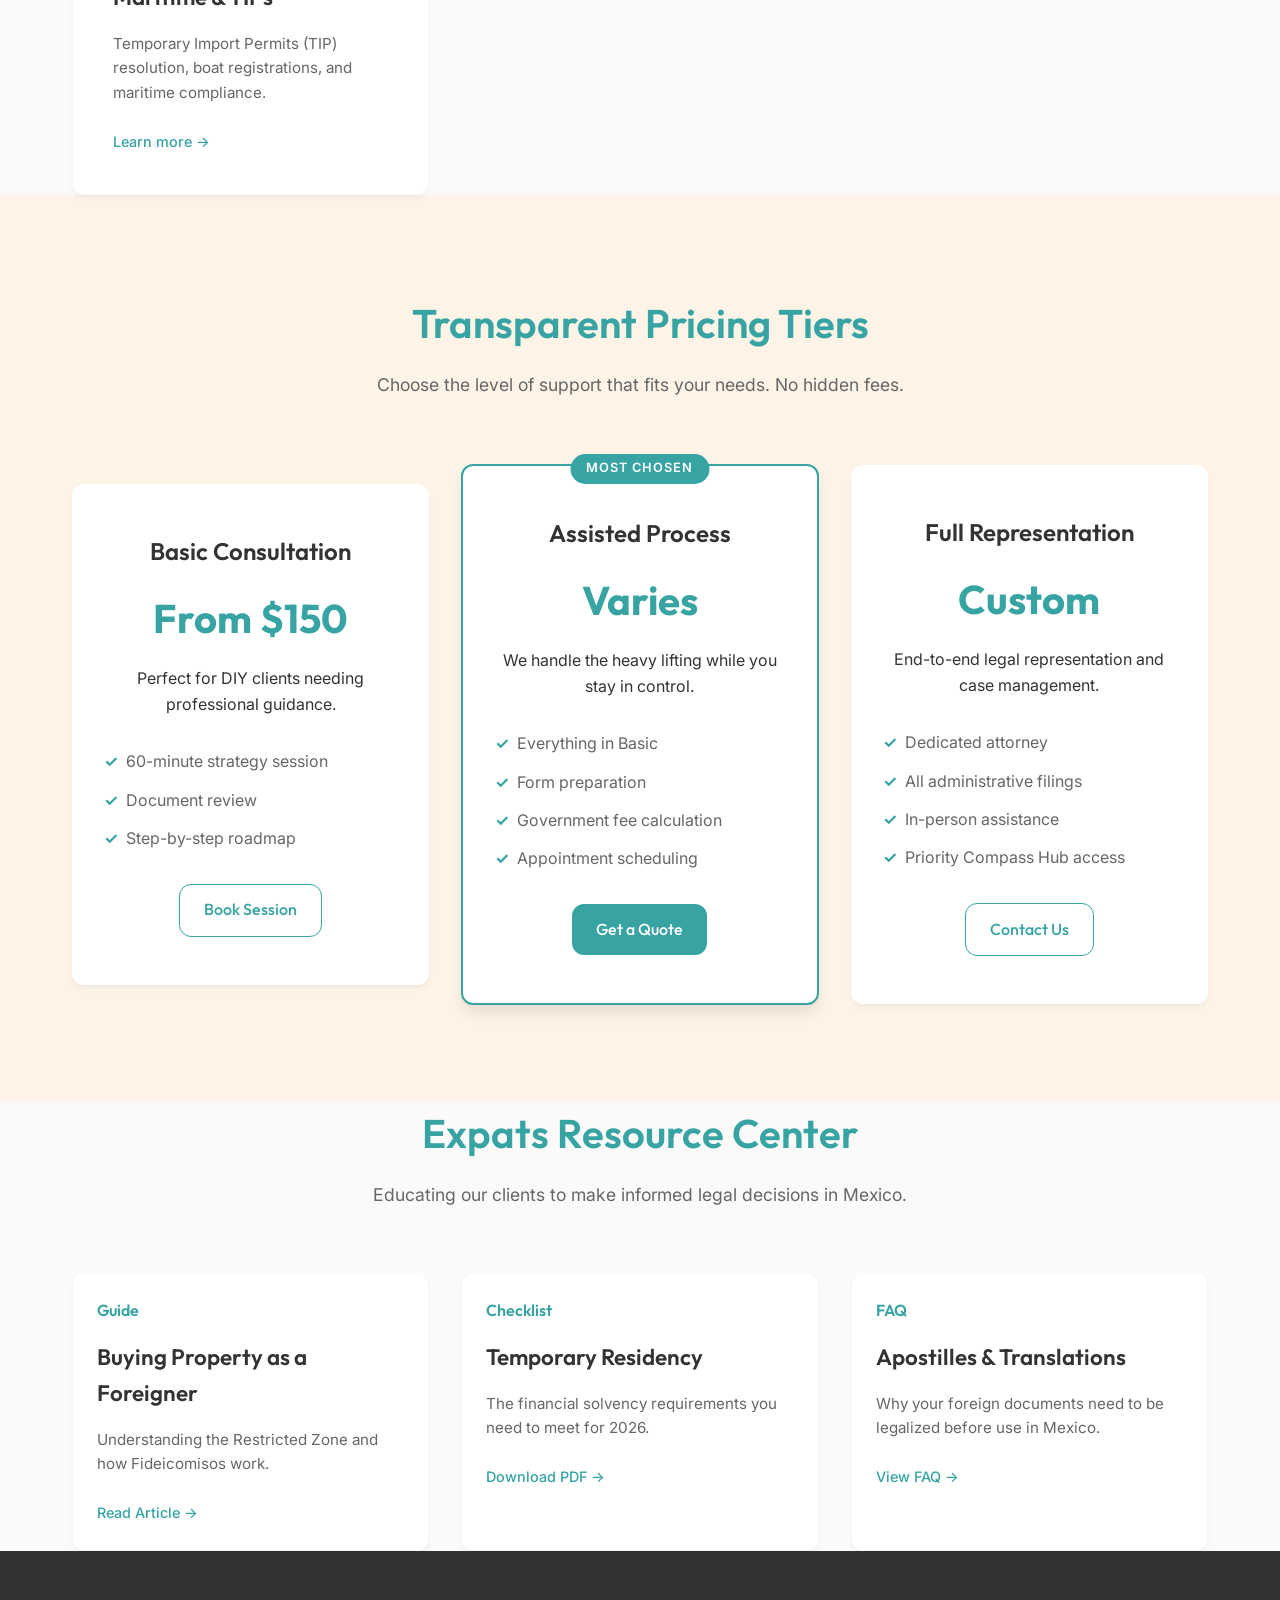
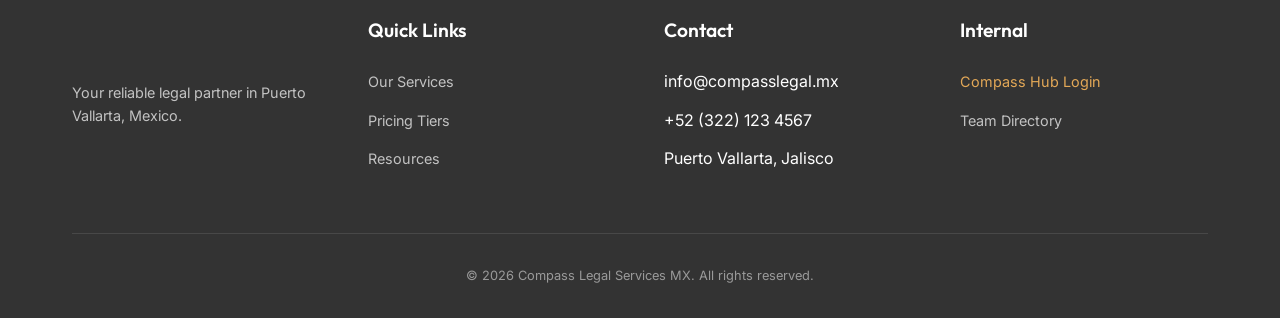
==== commit 08cc7783: "v5" ====
--- a/compass-legal/index.html
+++ b/compass-legal/index.html
@@ -26,7 +26,7 @@
 
     <!-- HERO SECTION -->
     <header class="hero">
-        <img src="img/hero.png" alt="Boho Chic Coastal Office" class="hero-bg">
+        <img src="img/hero2.png" alt="Boho Chic Coastal Office" class="hero-bg">
         <div class="hero-overlay"></div>
         <div class="container hero-content" data-aos="fade-up" data-aos-duration="1000">
             <h1>Your Legal Compass in <span>Mexico</span></h1>
--- a/compass-legal/css/styles.css
+++ b/compass-legal/css/styles.css
@@ -82,6 +82,7 @@
   width: auto;
   transform: scale(1.25);
   transform-origin: left center;
+  mix-blend-mode: multiply;
 }
 
 .nav-links {
